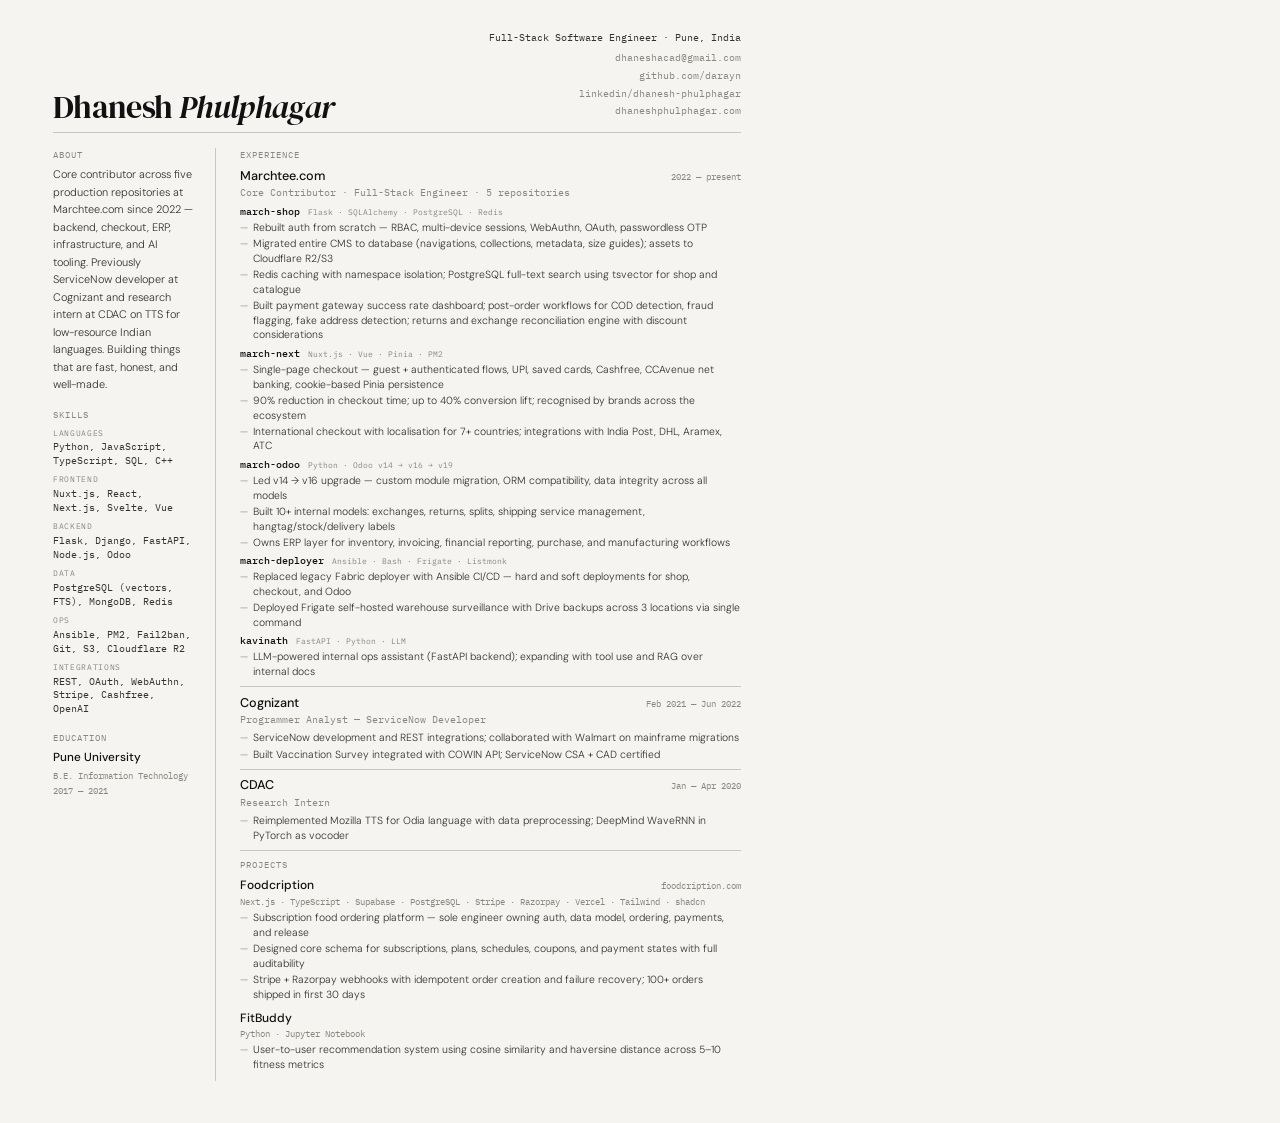
==== weasy/resume.html @ c91bb02f "rs update" ====
<!DOCTYPE html>
<html lang="en">
<head>
<meta charset="UTF-8"/>
<style>
  @import url('https://fonts.googleapis.com/css2?family=DM+Serif+Display:ital@0;1&family=IBM+Plex+Mono:wght@400;500&family=DM+Sans:wght@300;400;500&display=swap');

  :root {
    --bg:    #F5F4F0;
    --ink:   #111111;
    --ink2:  #333330;
    --muted: #888880;
    --rule:  #C8C7C2;
  }

  * { box-sizing: border-box; margin: 0; padding: 0; }
  @page { size: A4; margin: 0; }

  html, body {
    width: 210mm;
    height: 297mm;
    background: var(--bg);
    color: var(--ink);
    font-family: 'DM Sans', sans-serif;
    font-size: 8.8pt;
    line-height: 1.5;
    -webkit-font-smoothing: antialiased;
  }

  .page {
    width: 210mm;
    height: 297mm;
    padding: 8mm 14mm 11mm 14mm;
    display: flex;
    flex-direction: column;
  }

  /* HEADER */
  .header {
    display: flex;
    justify-content: space-between;
    align-items: flex-end;
    padding-bottom: 8pt;
    border-bottom: 1.2px solid var(--rule);
    margin-bottom: 11pt;
  }
  .header-name {
    font-family: 'DM Serif Display', serif;
    font-size: 24pt;
    line-height: 0.9;
    letter-spacing: -0.02em;
    color: var(--ink);
  }
  .header-name em { font-style: italic; }
  .header-right {
    text-align: right;
    display: flex;
    flex-direction: column;
    gap: 2.5pt;
    padding-bottom: 2pt;
  }
  .header-right span, .header-right a {
    font-family: 'IBM Plex Mono', monospace;
    font-size: 7.2pt;
    color: var(--muted);
    text-decoration: none;
    display: block;
  }
  .header-right .title { color: var(--ink2); font-size: 7.8pt; margin-bottom: 1.5pt; }

  /* BODY */
  .body {
    display: grid;
    grid-template-columns: 122pt 1fr;
    gap: 0 18pt;
    flex: 1;
  }

  .col-left {
    display: flex;
    flex-direction: column;
    gap: 11pt;
    border-right: 1px solid var(--rule);
    padding-right: 15pt;
  }
  .col-right {
    display: flex;
    flex-direction: column;
  }

  /* SECTION LABEL */
  .section-label {
    font-family: 'IBM Plex Mono', monospace;
    font-size: 6.5pt;
    color: var(--muted);
    letter-spacing: 0.12em;
    text-transform: uppercase;
    margin-bottom: 4pt;
  }

  /* ABOUT */
  .about-text {
    font-size: 8.2pt;
    font-weight: 300;
    color: var(--ink2);
    line-height: 1.6;
  }

  /* SKILLS */
  .skills-block { display: flex; flex-direction: column; gap: 4pt; }
  .skill-row { display: flex; flex-direction: column; gap: 1pt; }
  .skill-cat {
    font-family: 'IBM Plex Mono', monospace;
    font-size: 6.2pt;
    color: var(--muted);
    text-transform: uppercase;
    letter-spacing: 0.08em;
  }
  .skill-vals {
    font-family: 'IBM Plex Mono', monospace;
    font-size: 7.2pt;
    color: var(--ink2);
    line-height: 1.45;
  }

  /* EDUCATION */
  .edu-name { font-size: 8.8pt; font-weight: 500; color: var(--ink); }
  .edu-sub {
    font-family: 'IBM Plex Mono', monospace;
    font-size: 6.8pt;
    color: var(--muted);
    margin-top: 2pt;
    line-height: 1.55;
  }

  /* CERTS */
  .cert-item {
    font-family: 'IBM Plex Mono', monospace;
    font-size: 7.2pt;
    color: var(--ink2);
    padding-left: 9pt;
    position: relative;
    line-height: 1.55;
  }
  .cert-item::before { content: '—'; position: absolute; left: 0; color: var(--muted); }

  /* EXPERIENCE */
  .exp-entry { margin-bottom: 5pt; }
  .exp-entry:last-child { margin-bottom: 0; }
  .exp-header {
    display: flex;
    justify-content: space-between;
    align-items: baseline;
    margin-bottom: 1pt;
  }
  .exp-company { font-size: 9.5pt; font-weight: 500; color: var(--ink); }
  .exp-date { font-family: 'IBM Plex Mono', monospace; font-size: 6.8pt; color: var(--muted); }
  .exp-role { font-family: 'IBM Plex Mono', monospace; font-size: 7.2pt; color: var(--muted); margin-bottom: 3pt; }

  /* REPO GROUPS */
  .repo-group { margin-top: 2.5pt; }
  .repo-label {
    font-family: 'IBM Plex Mono', monospace;
    font-size: 7.2pt;
    font-weight: 500;
    color: var(--ink);
    margin-bottom: 1.5pt;
    display: flex;
    align-items: baseline;
    gap: 6pt;
  }
  .repo-stack-small {
    font-family: 'IBM Plex Mono', monospace;
    font-size: 6.2pt;
    color: var(--muted);
    font-weight: 400;
  }

  /* BULLETS */
  ul.bullets { list-style: none; padding: 0; display: flex; flex-direction: column; gap: 1pt; }
  ul.bullets li {
    font-size: 7.8pt;
    font-weight: 300;
    color: var(--ink2);
    line-height: 1.42;
    padding-left: 10pt;
    position: relative;
  }
  ul.bullets li::before { content: '—'; position: absolute; left: 0; color: var(--muted); font-size: 7.5pt; }

  /* PROJECTS */
  .projects-section { margin-top: 5pt; padding-top: 5pt; border-top: 1px solid var(--rule); }
  .project-entry { margin-bottom: 5pt; }
  .project-entry:last-child { margin-bottom: 0; }
  .project-header {
    display: flex;
    justify-content: space-between;
    align-items: baseline;
    margin-bottom: 0.5pt;
  }
  .project-name { font-size: 9pt; font-weight: 500; color: var(--ink); }
  .project-url { font-family: 'IBM Plex Mono', monospace; font-size: 6.5pt; color: var(--muted); text-decoration: none; }
  .project-stack { font-family: 'IBM Plex Mono', monospace; font-size: 6.8pt; color: var(--muted); margin-bottom: 2pt; }

  .divider { border: none; border-top: 1px solid var(--rule); margin: 4pt 0; }
</style>
</head>
<body>
<div class="page">

  <!-- HEADER -->
  <div class="header">
    <div class="header-name">Dhanesh <em>Phulphagar</em></div>
    <div class="header-right">
      <span class="title">Full-Stack Software Engineer · Pune, India</span>
      <a href="mailto:dhaneshacad@gmail.com">dhaneshacad@gmail.com</a>
      <a href="https://github.com/darayn">github.com/darayn</a>
      <a href="https://www.linkedin.com/in/dhanesh-phulphagar-076366155/">linkedin/dhanesh-phulphagar</a>
      <a href="https://dhaneshphulphagar.com">dhaneshphulphagar.com</a>
    </div>
  </div>

  <div class="body">

    <!-- LEFT -->
    <div class="col-left">

      <div>
        <div class="section-label">about</div>
        <div class="about-text">Core contributor across five production repositories at Marchtee.com since 2022 — backend, checkout, ERP, infrastructure, and AI tooling. Previously ServiceNow developer at Cognizant and research intern at CDAC on TTS for low-resource Indian languages. Building things that are fast, honest, and well-made.</div>
      </div>

      <div>
        <div class="section-label">skills</div>
        <div class="skills-block">
          <div class="skill-row">
            <span class="skill-cat">languages</span>
            <span class="skill-vals">Python, JavaScript, TypeScript, SQL, C++</span>
          </div>
          <div class="skill-row">
            <span class="skill-cat">frontend</span>
            <span class="skill-vals">Nuxt.js, React, Next.js, Svelte, Vue</span>
          </div>
          <div class="skill-row">
            <span class="skill-cat">backend</span>
            <span class="skill-vals">Flask, Django, FastAPI, Node.js, Odoo</span>
          </div>
          <div class="skill-row">
            <span class="skill-cat">data</span>
            <span class="skill-vals">PostgreSQL (vectors, FTS), MongoDB, Redis</span>
          </div>
          <div class="skill-row">
            <span class="skill-cat">ops</span>
            <span class="skill-vals">Ansible, PM2, Fail2ban, Git, S3, Cloudflare R2</span>
          </div>
          <div class="skill-row">
            <span class="skill-cat">integrations</span>
            <span class="skill-vals">REST, OAuth, WebAuthn, Stripe, Cashfree, OpenAI</span>
          </div>
        </div>
      </div>

      <div>
        <div class="section-label">education</div>
        <div class="edu-name">Pune University</div>
        <div class="edu-sub">B.E. Information Technology<br/>2017 — 2021</div>
      </div>

      

    </div>

    <!-- RIGHT -->
    <div class="col-right">

      <div>
        <div class="section-label">experience</div>

        <!-- MARCHTEE -->
        <div class="exp-entry">
          <div class="exp-header">
            <span class="exp-company">Marchtee.com</span>
            <span class="exp-date">2022 — present</span>
          </div>
          <div class="exp-role">Core Contributor · Full-Stack Engineer · 5 repositories</div>

          <div class="repo-group">
            <div class="repo-label">march-shop <span class="repo-stack-small">Flask · SQLAlchemy · PostgreSQL · Redis</span></div>
            <ul class="bullets">
              <li>Rebuilt auth from scratch — RBAC, multi-device sessions, WebAuthn, OAuth, passwordless OTP</li>
              <li>Migrated entire CMS to database (navigations, collections, metadata, size guides); assets to Cloudflare R2/S3</li>
              <li>Redis caching with namespace isolation; PostgreSQL full-text search using tsvector for shop and catalogue</li>
              <li>Built payment gateway success rate dashboard; post-order workflows for COD detection, fraud flagging, fake address detection; returns and exchange reconciliation engine with discount considerations</li>
            </ul>
          </div>

          <div class="repo-group">
            <div class="repo-label">march-next <span class="repo-stack-small">Nuxt.js · Vue · Pinia · PM2</span></div>
            <ul class="bullets">
              <li>Single-page checkout — guest + authenticated flows, UPI, saved cards, Cashfree, CCAvenue net banking, cookie-based Pinia persistence</li>
              <li>90% reduction in checkout time; up to 40% conversion lift; recognised by brands across the ecosystem</li>
              <li>International checkout with localisation for 7+ countries; integrations with India Post, DHL, Aramex, ATC</li>
            </ul>
          </div>

          <div class="repo-group">
            <div class="repo-label">march-odoo <span class="repo-stack-small">Python · Odoo v14 → v16 → v19</span></div>
            <ul class="bullets">
              <li>Led v14 → v16 upgrade — custom module migration, ORM compatibility, data integrity across all models</li>
              <li>Built 10+ internal models: exchanges, returns, splits, shipping service management, hangtag/stock/delivery labels</li>
              <li>Owns ERP layer for inventory, invoicing, financial reporting, purchase, and manufacturing workflows</li>
            </ul>
          </div>

          <div class="repo-group">
            <div class="repo-label">march-deployer <span class="repo-stack-small">Ansible · Bash · Frigate · Listmonk</span></div>
            <ul class="bullets">
              <li>Replaced legacy Fabric deployer with Ansible CI/CD — hard and soft deployments for shop, checkout, and Odoo</li>
              <li>Deployed Frigate self-hosted warehouse surveillance with Drive backups across 3 locations via single command</li>
            </ul>
          </div>

          <div class="repo-group">
            <div class="repo-label">kavinath <span class="repo-stack-small">FastAPI · Python · LLM</span></div>
            <ul class="bullets">
              <li>LLM-powered internal ops assistant (FastAPI backend); expanding with tool use and RAG over internal docs</li>
            </ul>
          </div>
        </div>

        <hr class="divider"/>

        <div class="exp-entry">
          <div class="exp-header">
            <span class="exp-company">Cognizant</span>
            <span class="exp-date">Feb 2021 — Jun 2022</span>
          </div>
          <div class="exp-role">Programmer Analyst — ServiceNow Developer</div>
          <ul class="bullets">
            <li>ServiceNow development and REST integrations; collaborated with Walmart on mainframe migrations</li>
            <li>Built Vaccination Survey integrated with COWIN API; ServiceNow CSA + CAD certified</li>
          </ul>
        </div>

        <hr class="divider"/>

        <div class="exp-entry">
          <div class="exp-header">
            <span class="exp-company">CDAC</span>
            <span class="exp-date">Jan — Apr 2020</span>
          </div>
          <div class="exp-role">Research Intern</div>
          <ul class="bullets">
            <li>Reimplemented Mozilla TTS for Odia language with data preprocessing; DeepMind WaveRNN in PyTorch as vocoder</li>
          </ul>
        </div>
      </div>

      <!-- PROJECTS -->
      <div class="projects-section">
        <div class="section-label">projects</div>

        <div class="project-entry">
          <div class="project-header">
            <span class="project-name">Foodcription</span>
            <a class="project-url" href="https://foodcription.com">foodcription.com</a>
          </div>
          <div class="project-stack">Next.js · TypeScript · Supabase · PostgreSQL · Stripe · Razorpay · Vercel · Tailwind · shadcn</div>
          <ul class="bullets">
            <li>Subscription food ordering platform — sole engineer owning auth, data model, ordering, payments, and release</li>
            <li>Designed core schema for subscriptions, plans, schedules, coupons, and payment states with full auditability</li>
            <li>Stripe + Razorpay webhooks with idempotent order creation and failure recovery; 100+ orders shipped in first 30 days</li>
          </ul>
        </div>


        <div class="project-entry">
          <div class="project-name">FitBuddy</div>
          <div class="project-stack">Python · Jupyter Notebook</div>
          <ul class="bullets">
            <li>User-to-user recommendation system using cosine similarity and haversine distance across 5–10 fitness metrics</li>
          </ul>
        </div>

      </div>

    </div>
  </div>
</div>
</body>
</html>
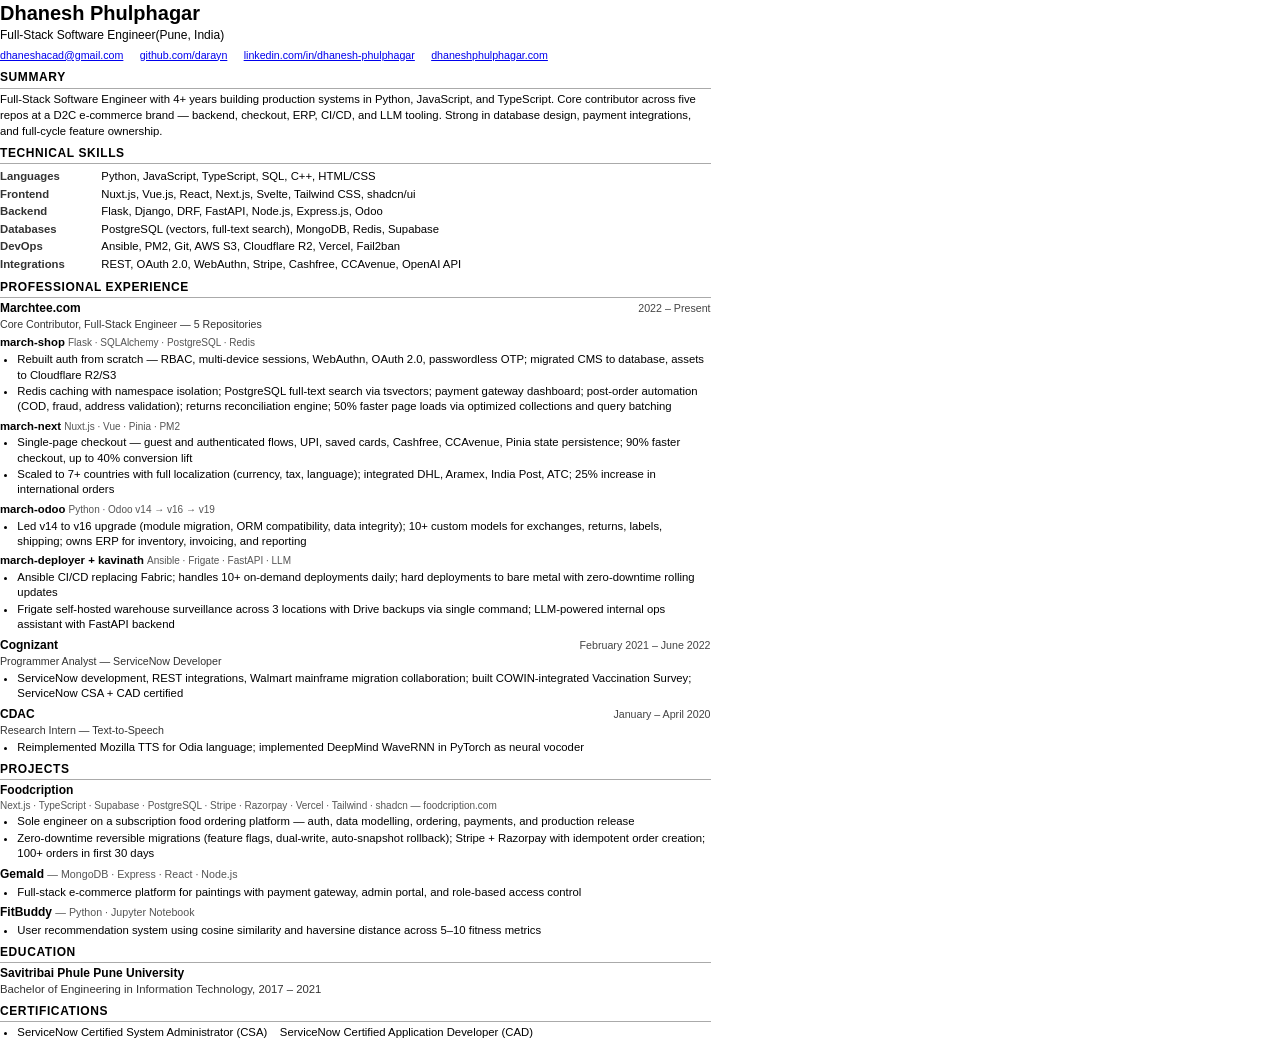
==== commit 342cc73b: "new resume" ====
--- a/weasy/resume.html
+++ b/weasy/resume.html
@@ -3,389 +3,175 @@
 <head>
 <meta charset="UTF-8"/>
 <style>
-  @import url('https://fonts.googleapis.com/css2?family=DM+Serif+Display:ital@0;1&family=IBM+Plex+Mono:wght@400;500&family=DM+Sans:wght@300;400;500&display=swap');
+  @page { size: A4; margin: 8mm 11mm 8mm 11mm; }
 
-  :root {
-    --bg:    #F5F4F0;
-    --ink:   #111111;
-    --ink2:  #333330;
-    --muted: #888880;
-    --rule:  #C8C7C2;
+  * { box-sizing: border-box; margin: 0; padding: 0; }
+
+  html, body {
+    width: 188mm;
+    background: #ffffff;
+    color: #000000;
+    font-family: Arial, Helvetica, sans-serif;
+    font-size: 9pt;
+    line-height: 1.32;
+    word-wrap: break-word;
+    overflow-wrap: break-word;
   }
 
-  * { box-sizing: border-box; margin: 0; padding: 0; }
-  @page { size: A4; margin: 0; }
+  .name { font-size: 15pt; font-weight: bold; margin-bottom: 1.5pt; }
+  .tagline { font-size: 9pt; margin-bottom: 2.5pt; }
+  .contact { font-size: 8pt; color: #333; margin-bottom: 6pt; line-height: 1.4; }
+  .contact span { margin-right: 10pt; display: inline-block; }
 
-  html, body {
-    width: 210mm;
-    height: 297mm;
-    background: var(--bg);
-    color: var(--ink);
-    font-family: 'DM Sans', sans-serif;
-    font-size: 8.8pt;
-    line-height: 1.5;
-    -webkit-font-smoothing: antialiased;
+  .section-title {
+    font-size: 9pt;
+    font-weight: bold;
+    text-transform: uppercase;
+    letter-spacing: 0.05em;
+    margin: 5pt 0 2.5pt 0;
+    border-bottom: 0.7px solid #aaa;
+    padding-bottom: 1pt;
   }
 
-  .page {
-    width: 210mm;
-    height: 297mm;
-    padding: 8mm 14mm 11mm 14mm;
-    display: flex;
-    flex-direction: column;
-  }
+  .summary { font-size: 8.5pt; line-height: 1.4; margin-bottom: 1pt; }
 
-  /* HEADER */
-  .header {
-    display: flex;
-    justify-content: space-between;
-    align-items: flex-end;
-    padding-bottom: 8pt;
-    border-bottom: 1.2px solid var(--rule);
-    margin-bottom: 11pt;
-  }
-  .header-name {
-    font-family: 'DM Serif Display', serif;
-    font-size: 24pt;
-    line-height: 0.9;
-    letter-spacing: -0.02em;
-    color: var(--ink);
-  }
-  .header-name em { font-style: italic; }
-  .header-right {
-    text-align: right;
-    display: flex;
-    flex-direction: column;
-    gap: 2.5pt;
-    padding-bottom: 2pt;
-  }
-  .header-right span, .header-right a {
-    font-family: 'IBM Plex Mono', monospace;
-    font-size: 7.2pt;
-    color: var(--muted);
-    text-decoration: none;
-    display: block;
-  }
-  .header-right .title { color: var(--ink2); font-size: 7.8pt; margin-bottom: 1.5pt; }
+  .job { margin-bottom: 4.5pt; }
+  .job-header { display: flex; justify-content: space-between; align-items: baseline; }
+  .job-company { font-weight: bold; font-size: 9pt; }
+  .job-date { font-size: 8pt; color: #444; }
+  .job-title { font-size: 8pt; color: #333; margin-bottom: 2pt; }
 
-  /* BODY */
-  .body {
-    display: grid;
-    grid-template-columns: 122pt 1fr;
-    gap: 0 18pt;
-    flex: 1;
-  }
+  .repo-name { font-size: 8.5pt; font-weight: bold; margin: 3pt 0 1pt 0; }
+  .repo-stack { font-size: 7.5pt; color: #555; }
 
-  .col-left {
-    display: flex;
-    flex-direction: column;
-    gap: 11pt;
-    border-right: 1px solid var(--rule);
-    padding-right: 15pt;
-  }
-  .col-right {
-    display: flex;
-    flex-direction: column;
-  }
+  ul { padding-left: 13pt; margin: 1.5pt 0 1.5pt 0; }
+  ul li { font-size: 8.5pt; line-height: 1.35; margin-bottom: 0.8pt; list-style-type: disc; }
 
-  /* SECTION LABEL */
-  .section-label {
-    font-family: 'IBM Plex Mono', monospace;
-    font-size: 6.5pt;
-    color: var(--muted);
-    letter-spacing: 0.12em;
-    text-transform: uppercase;
-    margin-bottom: 4pt;
-  }
+  .skills-table { width: 100%; border-collapse: collapse; margin-top: 1pt; table-layout: fixed; }
+  .skills-table td { font-size: 8.5pt; padding: 1pt 5pt 1pt 0; vertical-align: top; word-wrap: break-word; }
+  .skills-table td:first-child { font-weight: bold; white-space: nowrap; width: 76pt; color: #333; }
+  .skills-table td:last-child { width: auto; }
 
-  /* ABOUT */
-  .about-text {
-    font-size: 8.2pt;
-    font-weight: 300;
-    color: var(--ink2);
-    line-height: 1.6;
-  }
+  .project { margin-bottom: 4pt; }
+  .project-name { font-weight: bold; font-size: 9pt; }
+  .project-meta { font-size: 7.5pt; color: #555; margin-bottom: 1.5pt; }
 
-  /* SKILLS */
-  .skills-block { display: flex; flex-direction: column; gap: 4pt; }
-  .skill-row { display: flex; flex-direction: column; gap: 1pt; }
-  .skill-cat {
-    font-family: 'IBM Plex Mono', monospace;
-    font-size: 6.2pt;
-    color: var(--muted);
-    text-transform: uppercase;
-    letter-spacing: 0.08em;
-  }
-  .skill-vals {
-    font-family: 'IBM Plex Mono', monospace;
-    font-size: 7.2pt;
-    color: var(--ink2);
-    line-height: 1.45;
-  }
-
-  /* EDUCATION */
-  .edu-name { font-size: 8.8pt; font-weight: 500; color: var(--ink); }
-  .edu-sub {
-    font-family: 'IBM Plex Mono', monospace;
-    font-size: 6.8pt;
-    color: var(--muted);
-    margin-top: 2pt;
-    line-height: 1.55;
-  }
-
-  /* CERTS */
-  .cert-item {
-    font-family: 'IBM Plex Mono', monospace;
-    font-size: 7.2pt;
-    color: var(--ink2);
-    padding-left: 9pt;
-    position: relative;
-    line-height: 1.55;
-  }
-  .cert-item::before { content: '—'; position: absolute; left: 0; color: var(--muted); }
-
-  /* EXPERIENCE */
-  .exp-entry { margin-bottom: 5pt; }
-  .exp-entry:last-child { margin-bottom: 0; }
-  .exp-header {
-    display: flex;
-    justify-content: space-between;
-    align-items: baseline;
-    margin-bottom: 1pt;
-  }
-  .exp-company { font-size: 9.5pt; font-weight: 500; color: var(--ink); }
-  .exp-date { font-family: 'IBM Plex Mono', monospace; font-size: 6.8pt; color: var(--muted); }
-  .exp-role { font-family: 'IBM Plex Mono', monospace; font-size: 7.2pt; color: var(--muted); margin-bottom: 3pt; }
-
-  /* REPO GROUPS */
-  .repo-group { margin-top: 2.5pt; }
-  .repo-label {
-    font-family: 'IBM Plex Mono', monospace;
-    font-size: 7.2pt;
-    font-weight: 500;
-    color: var(--ink);
-    margin-bottom: 1.5pt;
-    display: flex;
-    align-items: baseline;
-    gap: 6pt;
-  }
-  .repo-stack-small {
-    font-family: 'IBM Plex Mono', monospace;
-    font-size: 6.2pt;
-    color: var(--muted);
-    font-weight: 400;
-  }
-
-  /* BULLETS */
-  ul.bullets { list-style: none; padding: 0; display: flex; flex-direction: column; gap: 1pt; }
-  ul.bullets li {
-    font-size: 7.8pt;
-    font-weight: 300;
-    color: var(--ink2);
-    line-height: 1.42;
-    padding-left: 10pt;
-    position: relative;
-  }
-  ul.bullets li::before { content: '—'; position: absolute; left: 0; color: var(--muted); font-size: 7.5pt; }
-
-  /* PROJECTS */
-  .projects-section { margin-top: 5pt; padding-top: 5pt; border-top: 1px solid var(--rule); }
-  .project-entry { margin-bottom: 5pt; }
-  .project-entry:last-child { margin-bottom: 0; }
-  .project-header {
-    display: flex;
-    justify-content: space-between;
-    align-items: baseline;
-    margin-bottom: 0.5pt;
-  }
-  .project-name { font-size: 9pt; font-weight: 500; color: var(--ink); }
-  .project-url { font-family: 'IBM Plex Mono', monospace; font-size: 6.5pt; color: var(--muted); text-decoration: none; }
-  .project-stack { font-family: 'IBM Plex Mono', monospace; font-size: 6.8pt; color: var(--muted); margin-bottom: 2pt; }
-
-  .divider { border: none; border-top: 1px solid var(--rule); margin: 4pt 0; }
+  .edu-school { font-weight: bold; font-size: 9pt; }
+  .edu-degree { font-size: 8.5pt; color: #333; }
 </style>
 </head>
 <body>
-<div class="page">
 
-  <!-- HEADER -->
-  <div class="header">
-    <div class="header-name">Dhanesh <em>Phulphagar</em></div>
-    <div class="header-right">
-      <span class="title">Full-Stack Software Engineer · Pune, India</span>
-      <a href="mailto:dhaneshacad@gmail.com">dhaneshacad@gmail.com</a>
-      <a href="https://github.com/darayn">github.com/darayn</a>
-      <a href="https://www.linkedin.com/in/dhanesh-phulphagar-076366155/">linkedin/dhanesh-phulphagar</a>
-      <a href="https://dhaneshphulphagar.com">dhaneshphulphagar.com</a>
-    </div>
+  <div class="name">Dhanesh Phulphagar</div>
+  <div class="tagline">Full-Stack Software Engineer(<span>Pune, India</span>)</div>
+  <div class="contact">
+    <span><a href="mailto:dhaneshacad@gmail.com" target="_blank">dhaneshacad@gmail.com</a></span>
+    <span><a href="https://github.com/darayn" target="_blank">github.com/darayn</a></span>
+    <span><a href="https://www.linkedin.com/in/dhanesh-phulphagar-076366155/" target="_blank">linkedin.com/in/dhanesh-phulphagar</a></span>
+    <span><a href="https://dhaneshphulphagar.com" target="_blank">dhaneshphulphagar.com</a></span>
   </div>
 
-  <div class="body">
+  <div class="section-title">Summary</div>
+  <p class="summary">Full-Stack Software Engineer with 4+ years building production systems in Python, JavaScript, and TypeScript. Core contributor across five repos at a D2C e-commerce brand — backend, checkout, ERP, CI/CD, and LLM tooling. Strong in database design, payment integrations, and full-cycle feature ownership.</p>
 
-    <!-- LEFT -->
-    <div class="col-left">
+  <div class="section-title">Technical Skills</div>
+  <table class="skills-table">
+    <tr><td>Languages</td><td>Python, JavaScript, TypeScript, SQL, C++, HTML/CSS</td></tr>
+    <tr><td>Frontend</td><td>Nuxt.js, Vue.js, React, Next.js, Svelte, Tailwind CSS, shadcn/ui</td></tr>
+    <tr><td>Backend</td><td>Flask, Django, DRF, FastAPI, Node.js, Express.js, Odoo</td></tr>
+    <tr><td>Databases</td><td>PostgreSQL (vectors, full-text search), MongoDB, Redis, Supabase</td></tr>
+    <tr><td>DevOps</td><td>Ansible, PM2, Git, AWS S3, Cloudflare R2, Vercel, Fail2ban</td></tr>
+    <tr><td>Integrations</td><td>REST, OAuth 2.0, WebAuthn, Stripe, Cashfree, CCAvenue, OpenAI API</td></tr>
+  </table>
 
-      <div>
-        <div class="section-label">about</div>
-        <div class="about-text">Core contributor across five production repositories at Marchtee.com since 2022 — backend, checkout, ERP, infrastructure, and AI tooling. Previously ServiceNow developer at Cognizant and research intern at CDAC on TTS for low-resource Indian languages. Building things that are fast, honest, and well-made.</div>
-      </div>
+  <div class="section-title">Professional Experience</div>
 
-      <div>
-        <div class="section-label">skills</div>
-        <div class="skills-block">
-          <div class="skill-row">
-            <span class="skill-cat">languages</span>
-            <span class="skill-vals">Python, JavaScript, TypeScript, SQL, C++</span>
-          </div>
-          <div class="skill-row">
-            <span class="skill-cat">frontend</span>
-            <span class="skill-vals">Nuxt.js, React, Next.js, Svelte, Vue</span>
-          </div>
-          <div class="skill-row">
-            <span class="skill-cat">backend</span>
-            <span class="skill-vals">Flask, Django, FastAPI, Node.js, Odoo</span>
-          </div>
-          <div class="skill-row">
-            <span class="skill-cat">data</span>
-            <span class="skill-vals">PostgreSQL (vectors, FTS), MongoDB, Redis</span>
-          </div>
-          <div class="skill-row">
-            <span class="skill-cat">ops</span>
-            <span class="skill-vals">Ansible, PM2, Fail2ban, Git, S3, Cloudflare R2</span>
-          </div>
-          <div class="skill-row">
-            <span class="skill-cat">integrations</span>
-            <span class="skill-vals">REST, OAuth, WebAuthn, Stripe, Cashfree, OpenAI</span>
-          </div>
-        </div>
-      </div>
+  <div class="job">
+    <div class="job-header">
+      <span class="job-company">Marchtee.com</span>
+      <span class="job-date">2022 – Present</span>
+    </div>
+    <div class="job-title">Core Contributor, Full-Stack Engineer — 5 Repositories</div>
 
-      <div>
-        <div class="section-label">education</div>
-        <div class="edu-name">Pune University</div>
-        <div class="edu-sub">B.E. Information Technology<br/>2017 — 2021</div>
-      </div>
+    <div class="repo-name">march-shop <span style="font-weight:normal;font-size:7.5pt;color:#555;">Flask · SQLAlchemy · PostgreSQL · Redis</span></div>
+    <ul>
+      <li>Rebuilt auth from scratch — RBAC, multi-device sessions, WebAuthn, OAuth 2.0, passwordless OTP; migrated CMS to database, assets to Cloudflare R2/S3</li>
+      <li>Redis caching with namespace isolation; PostgreSQL full-text search via tsvectors; payment gateway dashboard; post-order automation (COD, fraud, address validation); returns reconciliation engine; 50% faster page loads via optimized collections and query batching</li>
+    </ul>
 
-      
+    <div class="repo-name">march-next <span style="font-weight:normal;font-size:7.5pt;color:#555;">Nuxt.js · Vue · Pinia · PM2</span></div>
+    <ul>
+      <li>Single-page checkout — guest and authenticated flows, UPI, saved cards, Cashfree, CCAvenue, Pinia state persistence; 90% faster checkout, up to 40% conversion lift</li>
+      <li>Scaled to 7+ countries with full localization (currency, tax, language); integrated DHL, Aramex, India Post, ATC; 25% increase in international orders</li>
+    </ul>
 
+    <div class="repo-name">march-odoo <span style="font-weight:normal;font-size:7.5pt;color:#555;">Python · Odoo v14 → v16 → v19</span></div>
+    <ul>
+      <li>Led v14 to v16 upgrade (module migration, ORM compatibility, data integrity); 10+ custom models for exchanges, returns, labels, shipping; owns ERP for inventory, invoicing, and reporting</li>
+    </ul>
+
+    <div class="repo-name">march-deployer + kavinath <span style="font-weight:normal;font-size:7.5pt;color:#555;">Ansible · Frigate · FastAPI · LLM</span></div>
+    <ul>
+      <li>Ansible CI/CD replacing Fabric; handles 10+ on-demand deployments daily; hard deployments to bare metal with zero-downtime rolling updates</li>
+      <li>Frigate self-hosted warehouse surveillance across 3 locations with Drive backups via single command; LLM-powered internal ops assistant with FastAPI backend</li>
+    </ul>
+  </div>
+
+  <div class="job">
+    <div class="job-header">
+      <span class="job-company">Cognizant</span>
+      <span class="job-date">February 2021 – June 2022</span>
     </div>
+    <div class="job-title">Programmer Analyst — ServiceNow Developer</div>
+    <ul>
+      <li>ServiceNow development, REST integrations, Walmart mainframe migration collaboration; built COWIN-integrated Vaccination Survey; ServiceNow CSA + CAD certified</li>
+    </ul>
+  </div>
 
-    <!-- RIGHT -->
-    <div class="col-right">
+  <div class="job">
+    <div class="job-header">
+      <span class="job-company">CDAC</span>
+      <span class="job-date">January – April 2020</span>
+    </div>
+    <div class="job-title">Research Intern — Text-to-Speech</div>
+    <ul>
+      <li>Reimplemented Mozilla TTS for Odia language; implemented DeepMind WaveRNN in PyTorch as neural vocoder</li>
+    </ul>
+  </div>
 
-      <div>
-        <div class="section-label">experience</div>
+  <div class="section-title">Projects</div>
 
-        <!-- MARCHTEE -->
-        <div class="exp-entry">
-          <div class="exp-header">
-            <span class="exp-company">Marchtee.com</span>
-            <span class="exp-date">2022 — present</span>
-          </div>
-          <div class="exp-role">Core Contributor · Full-Stack Engineer · 5 repositories</div>
+  <div class="project">
+    <span class="project-name">Foodcription</span>
+    <div class="project-meta">Next.js · TypeScript · Supabase · PostgreSQL · Stripe · Razorpay · Vercel · Tailwind · shadcn — foodcription.com</div>
+    <ul>
+      <li>Sole engineer on a subscription food ordering platform — auth, data modelling, ordering, payments, and production release</li>
+      <li>Zero-downtime reversible migrations (feature flags, dual-write, auto-snapshot rollback); Stripe + Razorpay with idempotent order creation; 100+ orders in first 30 days</li>
+    </ul>
+  </div>
 
-          <div class="repo-group">
-            <div class="repo-label">march-shop <span class="repo-stack-small">Flask · SQLAlchemy · PostgreSQL · Redis</span></div>
-            <ul class="bullets">
-              <li>Rebuilt auth from scratch — RBAC, multi-device sessions, WebAuthn, OAuth, passwordless OTP</li>
-              <li>Migrated entire CMS to database (navigations, collections, metadata, size guides); assets to Cloudflare R2/S3</li>
-              <li>Redis caching with namespace isolation; PostgreSQL full-text search using tsvector for shop and catalogue</li>
-              <li>Built payment gateway success rate dashboard; post-order workflows for COD detection, fraud flagging, fake address detection; returns and exchange reconciliation engine with discount considerations</li>
-            </ul>
-          </div>
+  <div class="project">
+    <span class="project-name">Gemald</span> <span style="font-size:8pt;color:#555;">— MongoDB · Express · React · Node.js</span>
+    <ul>
+      <li>Full-stack e-commerce platform for paintings with payment gateway, admin portal, and role-based access control</li>
+    </ul>
+  </div>
 
-          <div class="repo-group">
-            <div class="repo-label">march-next <span class="repo-stack-small">Nuxt.js · Vue · Pinia · PM2</span></div>
-            <ul class="bullets">
-              <li>Single-page checkout — guest + authenticated flows, UPI, saved cards, Cashfree, CCAvenue net banking, cookie-based Pinia persistence</li>
-              <li>90% reduction in checkout time; up to 40% conversion lift; recognised by brands across the ecosystem</li>
-              <li>International checkout with localisation for 7+ countries; integrations with India Post, DHL, Aramex, ATC</li>
-            </ul>
-          </div>
+  <div class="project">
+    <span class="project-name">FitBuddy</span> <span style="font-size:8pt;color:#555;">— Python · Jupyter Notebook</span>
+    <ul>
+      <li>User recommendation system using cosine similarity and haversine distance across 5–10 fitness metrics</li>
+    </ul>
+  </div>
 
-          <div class="repo-group">
-            <div class="repo-label">march-odoo <span class="repo-stack-small">Python · Odoo v14 → v16 → v19</span></div>
-            <ul class="bullets">
-              <li>Led v14 → v16 upgrade — custom module migration, ORM compatibility, data integrity across all models</li>
-              <li>Built 10+ internal models: exchanges, returns, splits, shipping service management, hangtag/stock/delivery labels</li>
-              <li>Owns ERP layer for inventory, invoicing, financial reporting, purchase, and manufacturing workflows</li>
-            </ul>
-          </div>
+  <div class="section-title">Education</div>
+  <div class="edu-school">Savitribai Phule Pune University</div>
+  <div class="edu-degree">Bachelor of Engineering in Information Technology, 2017 – 2021</div>
 
-          <div class="repo-group">
-            <div class="repo-label">march-deployer <span class="repo-stack-small">Ansible · Bash · Frigate · Listmonk</span></div>
-            <ul class="bullets">
-              <li>Replaced legacy Fabric deployer with Ansible CI/CD — hard and soft deployments for shop, checkout, and Odoo</li>
-              <li>Deployed Frigate self-hosted warehouse surveillance with Drive backups across 3 locations via single command</li>
-            </ul>
-          </div>
+  <div class="section-title">Certifications</div>
+  <ul>
+    <li>ServiceNow Certified System Administrator (CSA) &nbsp;&nbsp; ServiceNow Certified Application Developer (CAD)</li>
+  </ul>
 
-          <div class="repo-group">
-            <div class="repo-label">kavinath <span class="repo-stack-small">FastAPI · Python · LLM</span></div>
-            <ul class="bullets">
-              <li>LLM-powered internal ops assistant (FastAPI backend); expanding with tool use and RAG over internal docs</li>
-            </ul>
-          </div>
-        </div>
-
-        <hr class="divider"/>
-
-        <div class="exp-entry">
-          <div class="exp-header">
-            <span class="exp-company">Cognizant</span>
-            <span class="exp-date">Feb 2021 — Jun 2022</span>
-          </div>
-          <div class="exp-role">Programmer Analyst — ServiceNow Developer</div>
-          <ul class="bullets">
-            <li>ServiceNow development and REST integrations; collaborated with Walmart on mainframe migrations</li>
-            <li>Built Vaccination Survey integrated with COWIN API; ServiceNow CSA + CAD certified</li>
-          </ul>
-        </div>
-
-        <hr class="divider"/>
-
-        <div class="exp-entry">
-          <div class="exp-header">
-            <span class="exp-company">CDAC</span>
-            <span class="exp-date">Jan — Apr 2020</span>
-          </div>
-          <div class="exp-role">Research Intern</div>
-          <ul class="bullets">
-            <li>Reimplemented Mozilla TTS for Odia language with data preprocessing; DeepMind WaveRNN in PyTorch as vocoder</li>
-          </ul>
-        </div>
-      </div>
-
-      <!-- PROJECTS -->
-      <div class="projects-section">
-        <div class="section-label">projects</div>
-
-        <div class="project-entry">
-          <div class="project-header">
-            <span class="project-name">Foodcription</span>
-            <a class="project-url" href="https://foodcription.com">foodcription.com</a>
-          </div>
-          <div class="project-stack">Next.js · TypeScript · Supabase · PostgreSQL · Stripe · Razorpay · Vercel · Tailwind · shadcn</div>
-          <ul class="bullets">
-            <li>Subscription food ordering platform — sole engineer owning auth, data model, ordering, payments, and release</li>
-            <li>Designed core schema for subscriptions, plans, schedules, coupons, and payment states with full auditability</li>
-            <li>Stripe + Razorpay webhooks with idempotent order creation and failure recovery; 100+ orders shipped in first 30 days</li>
-          </ul>
-        </div>
-
-
-        <div class="project-entry">
-          <div class="project-name">FitBuddy</div>
-          <div class="project-stack">Python · Jupyter Notebook</div>
-          <ul class="bullets">
-            <li>User-to-user recommendation system using cosine similarity and haversine distance across 5–10 fitness metrics</li>
-          </ul>
-        </div>
-
-      </div>
-
-    </div>
-  </div>
-</div>
 </body>
-</html>
+</html>
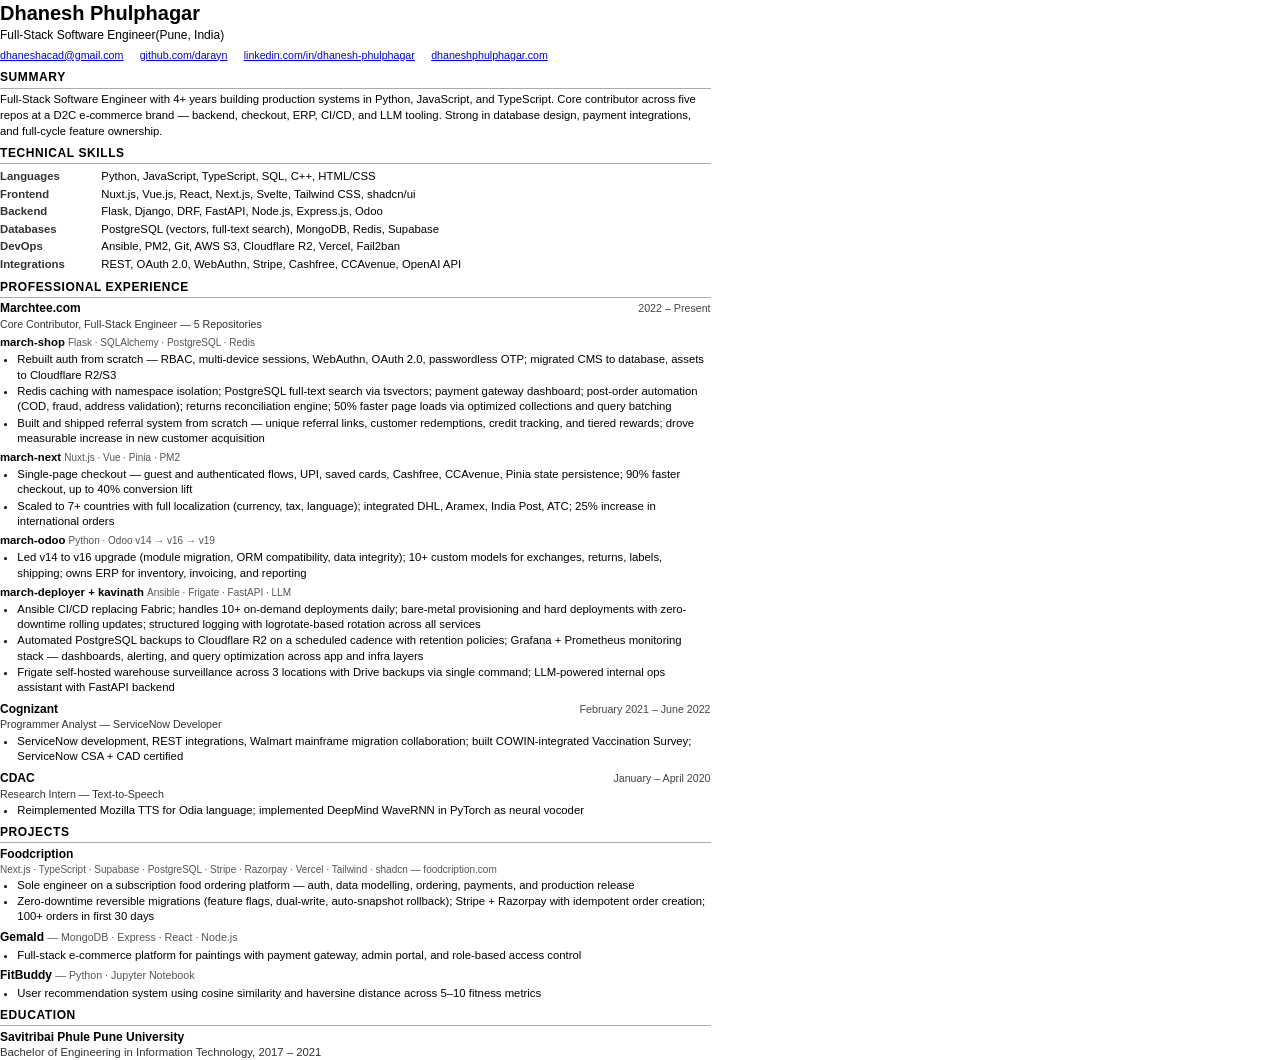
==== commit 4e3e6014: "more up" ====
--- a/weasy/resume.html
+++ b/weasy/resume.html
@@ -97,6 +97,7 @@
     <ul>
       <li>Rebuilt auth from scratch — RBAC, multi-device sessions, WebAuthn, OAuth 2.0, passwordless OTP; migrated CMS to database, assets to Cloudflare R2/S3</li>
       <li>Redis caching with namespace isolation; PostgreSQL full-text search via tsvectors; payment gateway dashboard; post-order automation (COD, fraud, address validation); returns reconciliation engine; 50% faster page loads via optimized collections and query batching</li>
+      <li>Built and shipped referral system from scratch — unique referral links, customer redemptions, credit tracking, and tiered rewards; drove measurable increase in new customer acquisition</li>
     </ul>
 
     <div class="repo-name">march-next <span style="font-weight:normal;font-size:7.5pt;color:#555;">Nuxt.js · Vue · Pinia · PM2</span></div>
@@ -112,7 +113,8 @@
 
     <div class="repo-name">march-deployer + kavinath <span style="font-weight:normal;font-size:7.5pt;color:#555;">Ansible · Frigate · FastAPI · LLM</span></div>
     <ul>
-      <li>Ansible CI/CD replacing Fabric; handles 10+ on-demand deployments daily; hard deployments to bare metal with zero-downtime rolling updates</li>
+      <li>Ansible CI/CD replacing Fabric; handles 10+ on-demand deployments daily; bare-metal provisioning and hard deployments with zero-downtime rolling updates; structured logging with logrotate-based rotation across all services</li>
+      <li>Automated PostgreSQL backups to Cloudflare R2 on a scheduled cadence with retention policies; Grafana + Prometheus monitoring stack — dashboards, alerting, and query optimization across app and infra layers</li>
       <li>Frigate self-hosted warehouse surveillance across 3 locations with Drive backups via single command; LLM-powered internal ops assistant with FastAPI backend</li>
     </ul>
   </div>
@@ -167,11 +169,11 @@
   <div class="section-title">Education</div>
   <div class="edu-school">Savitribai Phule Pune University</div>
   <div class="edu-degree">Bachelor of Engineering in Information Technology, 2017 – 2021</div>
-
+<!-- 
   <div class="section-title">Certifications</div>
   <ul>
     <li>ServiceNow Certified System Administrator (CSA) &nbsp;&nbsp; ServiceNow Certified Application Developer (CAD)</li>
-  </ul>
+  </ul> -->
 
 </body>
 </html>
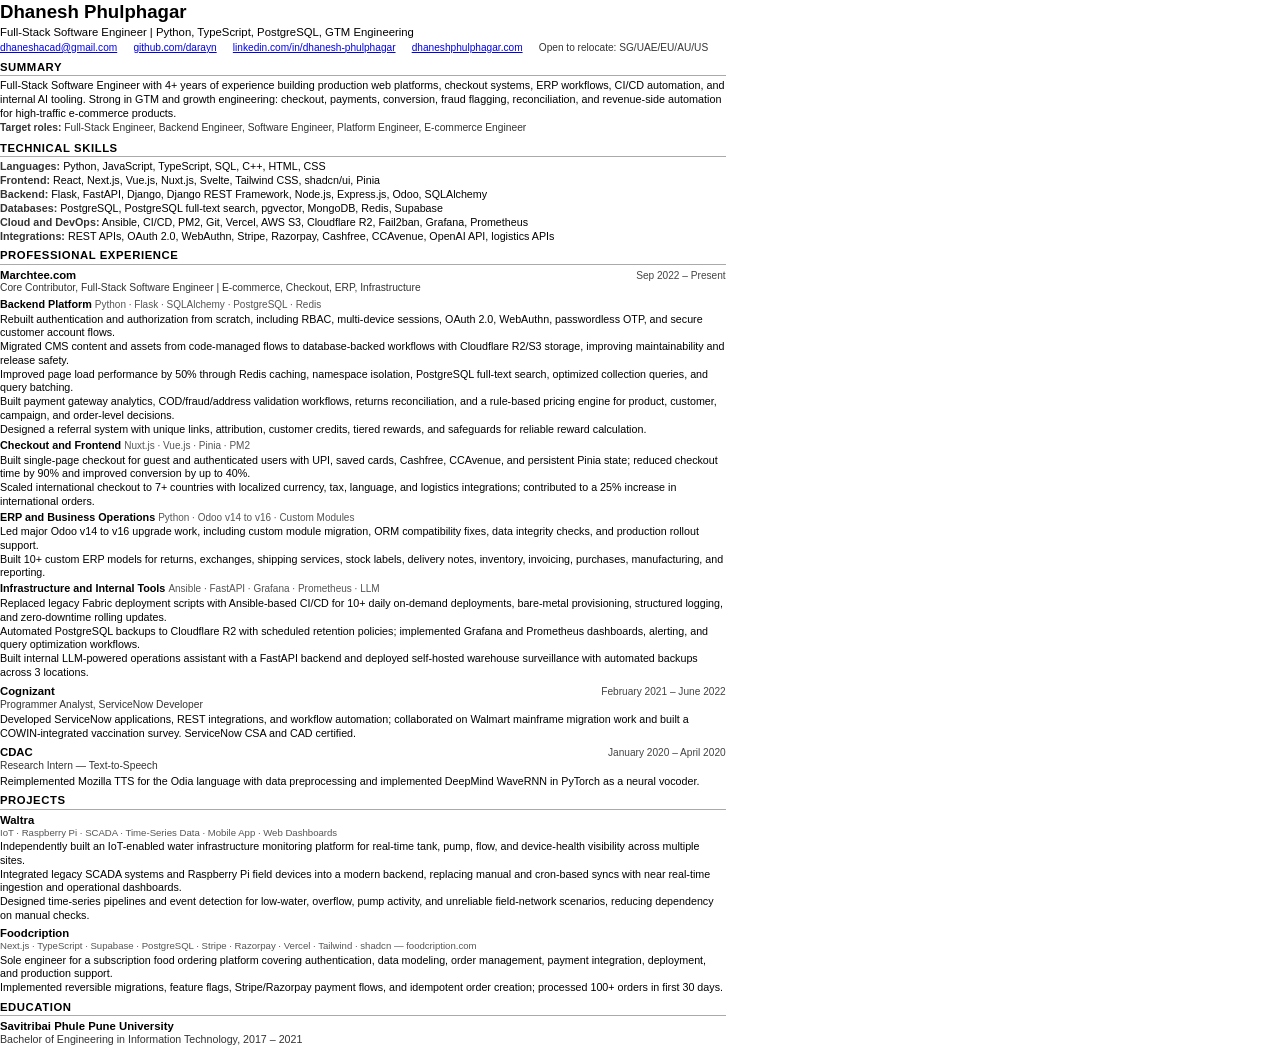
==== commit dfea8685: "new updates." ====
--- a/weasy/resume.html
+++ b/weasy/resume.html
@@ -3,119 +3,124 @@
 <head>
 <meta charset="UTF-8"/>
 <style>
-  @page { size: A4; margin: 8mm 11mm 8mm 11mm; }
+  @page { size: A4; margin: 6mm 9mm 6mm 9mm; }
 
   * { box-sizing: border-box; margin: 0; padding: 0; }
 
   html, body {
-    width: 188mm;
+    width: 192mm;
     background: #ffffff;
     color: #000000;
     font-family: Arial, Helvetica, sans-serif;
-    font-size: 9pt;
-    line-height: 1.32;
+    font-size: 8.5pt;
+    line-height: 1.26;
     word-wrap: break-word;
     overflow-wrap: break-word;
   }
 
-  .name { font-size: 15pt; font-weight: bold; margin-bottom: 1.5pt; }
-  .tagline { font-size: 9pt; margin-bottom: 2.5pt; }
-  .contact { font-size: 8pt; color: #333; margin-bottom: 6pt; line-height: 1.4; }
+  .name { font-size: 14pt; font-weight: bold; margin-bottom: 1pt; }
+  .tagline { font-size: 8.5pt; margin-bottom: 2pt; }
+  .contact { font-size: 7.6pt; color: #333; margin-bottom: 4pt; line-height: 1.25; }
   .contact span { margin-right: 10pt; display: inline-block; }
 
   .section-title {
-    font-size: 9pt;
+    font-size: 8.5pt;
     font-weight: bold;
     text-transform: uppercase;
     letter-spacing: 0.05em;
-    margin: 5pt 0 2.5pt 0;
+    margin: 4pt 0 2pt 0;
     border-bottom: 0.7px solid #aaa;
     padding-bottom: 1pt;
   }
 
-  .summary { font-size: 8.5pt; line-height: 1.4; margin-bottom: 1pt; }
+  .summary { font-size: 8.1pt; line-height: 1.28; margin-bottom: 1pt; }
+  .keywords { font-size: 7.7pt; color: #333; line-height: 1.25; margin-top: 1.5pt; }
 
-  .job { margin-bottom: 4.5pt; }
+  .job { margin-bottom: 3.5pt; }
   .job-header { display: flex; justify-content: space-between; align-items: baseline; }
-  .job-company { font-weight: bold; font-size: 9pt; }
-  .job-date { font-size: 8pt; color: #444; }
-  .job-title { font-size: 8pt; color: #333; margin-bottom: 2pt; }
+  .job-company { font-weight: bold; font-size: 8.5pt; }
+  .job-date { font-size: 7.6pt; color: #444; }
+  .job-title { font-size: 7.7pt; color: #333; margin-bottom: 1.5pt; }
 
-  .repo-name { font-size: 8.5pt; font-weight: bold; margin: 3pt 0 1pt 0; }
-  .repo-stack { font-size: 7.5pt; color: #555; }
+  .repo-name { font-size: 8.1pt; font-weight: bold; margin: 2pt 0 0.5pt 0; }
+  .repo-stack { font-size: 7.2pt; color: #555; }
 
-  ul { padding-left: 13pt; margin: 1.5pt 0 1.5pt 0; }
-  ul li { font-size: 8.5pt; line-height: 1.35; margin-bottom: 0.8pt; list-style-type: disc; }
+  ul { padding-left: 0; margin: 1pt 0 1pt 0; }
+  ul li { font-size: 8.05pt; line-height: 1.25; margin-bottom: 0.5pt; list-style-type: none; }
 
-  .skills-table { width: 100%; border-collapse: collapse; margin-top: 1pt; table-layout: fixed; }
-  .skills-table td { font-size: 8.5pt; padding: 1pt 5pt 1pt 0; vertical-align: top; word-wrap: break-word; }
-  .skills-table td:first-child { font-weight: bold; white-space: nowrap; width: 76pt; color: #333; }
-  .skills-table td:last-child { width: auto; }
+  .skills-list { margin-top: 1pt; }
+  .skill-line { font-size: 8.05pt; line-height: 1.24; margin-bottom: 0.5pt; }
+  .skill-line strong { color: #333; }
 
-  .project { margin-bottom: 4pt; }
-  .project-name { font-weight: bold; font-size: 9pt; }
-  .project-meta { font-size: 7.5pt; color: #555; margin-bottom: 1.5pt; }
+  .project { margin-bottom: 3pt; }
+  .project-name { font-weight: bold; font-size: 8.5pt; }
+  .project-meta { font-size: 7.2pt; color: #555; margin-bottom: 1pt; }
 
-  .edu-school { font-weight: bold; font-size: 9pt; }
-  .edu-degree { font-size: 8.5pt; color: #333; }
+  .edu-school { font-weight: bold; font-size: 8.5pt; }
+  .edu-degree { font-size: 8pt; color: #333; }
 </style>
 </head>
 <body>
 
   <div class="name">Dhanesh Phulphagar</div>
-  <div class="tagline">Full-Stack Software Engineer(<span>Pune, India</span>)</div>
+  <div class="tagline">Full-Stack Software Engineer | Python, TypeScript, PostgreSQL, GTM Engineering</div>
   <div class="contact">
     <span><a href="mailto:dhaneshacad@gmail.com" target="_blank">dhaneshacad@gmail.com</a></span>
     <span><a href="https://github.com/darayn" target="_blank">github.com/darayn</a></span>
     <span><a href="https://www.linkedin.com/in/dhanesh-phulphagar-076366155/" target="_blank">linkedin.com/in/dhanesh-phulphagar</a></span>
     <span><a href="https://dhaneshphulphagar.com" target="_blank">dhaneshphulphagar.com</a></span>
+    <span>Open to relocate: SG/UAE/EU/AU/US</span>
   </div>
 
   <div class="section-title">Summary</div>
-  <p class="summary">Full-Stack Software Engineer with 4+ years building production systems in Python, JavaScript, and TypeScript. Core contributor across five repos at a D2C e-commerce brand — backend, checkout, ERP, CI/CD, and LLM tooling. Strong in database design, payment integrations, and full-cycle feature ownership.</p>
+  <p class="summary">Full-Stack Software Engineer with 4+ years of experience building production web platforms, checkout systems, ERP workflows, CI/CD automation, and internal AI tooling. Strong in GTM and growth engineering: checkout, payments, conversion, fraud flagging, reconciliation, and revenue-side automation for high-traffic e-commerce products.</p>
+  <p class="keywords"><strong>Target roles:</strong> Full-Stack Engineer, Backend Engineer, Software Engineer, Platform Engineer, E-commerce Engineer</p>
 
   <div class="section-title">Technical Skills</div>
-  <table class="skills-table">
-    <tr><td>Languages</td><td>Python, JavaScript, TypeScript, SQL, C++, HTML/CSS</td></tr>
-    <tr><td>Frontend</td><td>Nuxt.js, Vue.js, React, Next.js, Svelte, Tailwind CSS, shadcn/ui</td></tr>
-    <tr><td>Backend</td><td>Flask, Django, DRF, FastAPI, Node.js, Express.js, Odoo</td></tr>
-    <tr><td>Databases</td><td>PostgreSQL (vectors, full-text search), MongoDB, Redis, Supabase</td></tr>
-    <tr><td>DevOps</td><td>Ansible, PM2, Git, AWS S3, Cloudflare R2, Vercel, Fail2ban</td></tr>
-    <tr><td>Integrations</td><td>REST, OAuth 2.0, WebAuthn, Stripe, Cashfree, CCAvenue, OpenAI API</td></tr>
-  </table>
+  <div class="skills-list">
+    <div class="skill-line"><strong>Languages:</strong> Python, JavaScript, TypeScript, SQL, C++, HTML, CSS</div>
+    <div class="skill-line"><strong>Frontend:</strong> React, Next.js, Vue.js, Nuxt.js, Svelte, Tailwind CSS, shadcn/ui, Pinia</div>
+    <div class="skill-line"><strong>Backend:</strong> Flask, FastAPI, Django, Django REST Framework, Node.js, Express.js, Odoo, SQLAlchemy</div>
+    <div class="skill-line"><strong>Databases:</strong> PostgreSQL, PostgreSQL full-text search, pgvector, MongoDB, Redis, Supabase</div>
+    <div class="skill-line"><strong>Cloud and DevOps:</strong> Ansible, CI/CD, PM2, Git, Vercel, AWS S3, Cloudflare R2, Fail2ban, Grafana, Prometheus</div>
+    <div class="skill-line"><strong>Integrations:</strong> REST APIs, OAuth 2.0, WebAuthn, Stripe, Razorpay, Cashfree, CCAvenue, OpenAI API, logistics APIs</div>
+  </div>
 
   <div class="section-title">Professional Experience</div>
 
   <div class="job">
     <div class="job-header">
       <span class="job-company">Marchtee.com</span>
-      <span class="job-date">2022 – Present</span>
+      <span class="job-date">Sep 2022 – Present</span>
     </div>
-    <div class="job-title">Core Contributor, Full-Stack Engineer — 5 Repositories</div>
+    <div class="job-title">Core Contributor, Full-Stack Software Engineer | E-commerce, Checkout, ERP, Infrastructure</div>
 
-    <div class="repo-name">march-shop <span style="font-weight:normal;font-size:7.5pt;color:#555;">Flask · SQLAlchemy · PostgreSQL · Redis</span></div>
+    <div class="repo-name">Backend Platform <span style="font-weight:normal;font-size:7.5pt;color:#555;">Python · Flask · SQLAlchemy · PostgreSQL · Redis</span></div>
     <ul>
-      <li>Rebuilt auth from scratch — RBAC, multi-device sessions, WebAuthn, OAuth 2.0, passwordless OTP; migrated CMS to database, assets to Cloudflare R2/S3</li>
-      <li>Redis caching with namespace isolation; PostgreSQL full-text search via tsvectors; payment gateway dashboard; post-order automation (COD, fraud, address validation); returns reconciliation engine; 50% faster page loads via optimized collections and query batching</li>
-      <li>Built and shipped referral system from scratch — unique referral links, customer redemptions, credit tracking, and tiered rewards; drove measurable increase in new customer acquisition</li>
+      <li>Rebuilt authentication and authorization from scratch, including RBAC, multi-device sessions, OAuth 2.0, WebAuthn, passwordless OTP, and secure customer account flows.</li>
+      <li>Migrated CMS content and assets from code-managed flows to database-backed workflows with Cloudflare R2/S3 storage, improving maintainability and release safety.</li>
+      <li>Improved page load performance by 50% through Redis caching, namespace isolation, PostgreSQL full-text search, optimized collection queries, and query batching.</li>
+      <li>Built payment gateway analytics, COD/fraud/address validation workflows, returns reconciliation, and a rule-based pricing engine for product, customer, campaign, and order-level decisions.</li>
+      <li>Designed a referral system with unique links, attribution, customer credits, tiered rewards, and safeguards for reliable reward calculation.</li>
     </ul>
 
-    <div class="repo-name">march-next <span style="font-weight:normal;font-size:7.5pt;color:#555;">Nuxt.js · Vue · Pinia · PM2</span></div>
+    <div class="repo-name">Checkout and Frontend <span style="font-weight:normal;font-size:7.5pt;color:#555;">Nuxt.js · Vue.js · Pinia · PM2</span></div>
     <ul>
-      <li>Single-page checkout — guest and authenticated flows, UPI, saved cards, Cashfree, CCAvenue, Pinia state persistence; 90% faster checkout, up to 40% conversion lift</li>
-      <li>Scaled to 7+ countries with full localization (currency, tax, language); integrated DHL, Aramex, India Post, ATC; 25% increase in international orders</li>
+      <li>Built single-page checkout for guest and authenticated users with UPI, saved cards, Cashfree, CCAvenue, and persistent Pinia state; reduced checkout time by 90% and improved conversion by up to 40%.</li>
+      <li>Scaled international checkout to 7+ countries with localized currency, tax, language, and logistics integrations; contributed to a 25% increase in international orders.</li>
     </ul>
 
-    <div class="repo-name">march-odoo <span style="font-weight:normal;font-size:7.5pt;color:#555;">Python · Odoo v14 → v16 → v19</span></div>
+    <div class="repo-name">ERP and Business Operations <span style="font-weight:normal;font-size:7.5pt;color:#555;">Python · Odoo v14 to v16 · Custom Modules</span></div>
     <ul>
-      <li>Led v14 to v16 upgrade (module migration, ORM compatibility, data integrity); 10+ custom models for exchanges, returns, labels, shipping; owns ERP for inventory, invoicing, and reporting</li>
+      <li>Led major Odoo v14 to v16 upgrade work, including custom module migration, ORM compatibility fixes, data integrity checks, and production rollout support.</li>
+      <li>Built 10+ custom ERP models for returns, exchanges, shipping services, stock labels, delivery notes, inventory, invoicing, purchases, manufacturing, and reporting.</li>
     </ul>
 
-    <div class="repo-name">march-deployer + kavinath <span style="font-weight:normal;font-size:7.5pt;color:#555;">Ansible · Frigate · FastAPI · LLM</span></div>
+    <div class="repo-name">Infrastructure and Internal Tools <span style="font-weight:normal;font-size:7.5pt;color:#555;">Ansible · FastAPI · Grafana · Prometheus · LLM</span></div>
     <ul>
-      <li>Ansible CI/CD replacing Fabric; handles 10+ on-demand deployments daily; bare-metal provisioning and hard deployments with zero-downtime rolling updates; structured logging with logrotate-based rotation across all services</li>
-      <li>Automated PostgreSQL backups to Cloudflare R2 on a scheduled cadence with retention policies; Grafana + Prometheus monitoring stack — dashboards, alerting, and query optimization across app and infra layers</li>
-      <li>Frigate self-hosted warehouse surveillance across 3 locations with Drive backups via single command; LLM-powered internal ops assistant with FastAPI backend</li>
+      <li>Replaced legacy Fabric deployment scripts with Ansible-based CI/CD for 10+ daily on-demand deployments, bare-metal provisioning, structured logging, and zero-downtime rolling updates.</li>
+      <li>Automated PostgreSQL backups to Cloudflare R2 with scheduled retention policies; implemented Grafana and Prometheus dashboards, alerting, and query optimization workflows.</li>
+      <li>Built internal LLM-powered operations assistant with a FastAPI backend and deployed self-hosted warehouse surveillance with automated backups across 3 locations.</li>
     </ul>
   </div>
 
@@ -124,45 +129,41 @@
       <span class="job-company">Cognizant</span>
       <span class="job-date">February 2021 – June 2022</span>
     </div>
-    <div class="job-title">Programmer Analyst — ServiceNow Developer</div>
+    <div class="job-title">Programmer Analyst, ServiceNow Developer</div>
     <ul>
-      <li>ServiceNow development, REST integrations, Walmart mainframe migration collaboration; built COWIN-integrated Vaccination Survey; ServiceNow CSA + CAD certified</li>
+      <li>Developed ServiceNow applications, REST integrations, and workflow automation; collaborated on Walmart mainframe migration work and built a COWIN-integrated vaccination survey. ServiceNow CSA and CAD certified.</li>
     </ul>
   </div>
 
   <div class="job">
     <div class="job-header">
       <span class="job-company">CDAC</span>
-      <span class="job-date">January – April 2020</span>
+      <span class="job-date">January 2020 – April 2020</span>
     </div>
     <div class="job-title">Research Intern — Text-to-Speech</div>
     <ul>
-      <li>Reimplemented Mozilla TTS for Odia language; implemented DeepMind WaveRNN in PyTorch as neural vocoder</li>
+      <li>Reimplemented Mozilla TTS for the Odia language with data preprocessing and implemented DeepMind WaveRNN in PyTorch as a neural vocoder.</li>
     </ul>
   </div>
 
   <div class="section-title">Projects</div>
 
   <div class="project">
-    <span class="project-name">Foodcription</span>
-    <div class="project-meta">Next.js · TypeScript · Supabase · PostgreSQL · Stripe · Razorpay · Vercel · Tailwind · shadcn — foodcription.com</div>
+    <span class="project-name">Waltra</span>
+    <div class="project-meta">IoT · Raspberry Pi · SCADA · Time-Series Data · Mobile App · Web Dashboards</div>
     <ul>
-      <li>Sole engineer on a subscription food ordering platform — auth, data modelling, ordering, payments, and production release</li>
-      <li>Zero-downtime reversible migrations (feature flags, dual-write, auto-snapshot rollback); Stripe + Razorpay with idempotent order creation; 100+ orders in first 30 days</li>
+      <li>Independently built an IoT-enabled water infrastructure monitoring platform for real-time tank, pump, flow, and device-health visibility across multiple sites.</li>
+      <li>Integrated legacy SCADA systems and Raspberry Pi field devices into a modern backend, replacing manual and cron-based syncs with near real-time ingestion and operational dashboards.</li>
+      <li>Designed time-series pipelines and event detection for low-water, overflow, pump activity, and unreliable field-network scenarios, reducing dependency on manual checks.</li>
     </ul>
   </div>
 
   <div class="project">
-    <span class="project-name">Gemald</span> <span style="font-size:8pt;color:#555;">— MongoDB · Express · React · Node.js</span>
+    <span class="project-name">Foodcription</span>
+    <div class="project-meta">Next.js · TypeScript · Supabase · PostgreSQL · Stripe · Razorpay · Vercel · Tailwind · shadcn — foodcription.com</div>
     <ul>
-      <li>Full-stack e-commerce platform for paintings with payment gateway, admin portal, and role-based access control</li>
-    </ul>
-  </div>
-
-  <div class="project">
-    <span class="project-name">FitBuddy</span> <span style="font-size:8pt;color:#555;">— Python · Jupyter Notebook</span>
-    <ul>
-      <li>User recommendation system using cosine similarity and haversine distance across 5–10 fitness metrics</li>
+      <li>Sole engineer for a subscription food ordering platform covering authentication, data modeling, order management, payment integration, deployment, and production support.</li>
+      <li>Implemented reversible migrations, feature flags, Stripe/Razorpay payment flows, and idempotent order creation; processed 100+ orders in first 30 days.</li>
     </ul>
   </div>
 
@@ -176,4 +177,4 @@
   </ul> -->
 
 </body>
-</html>+</html>
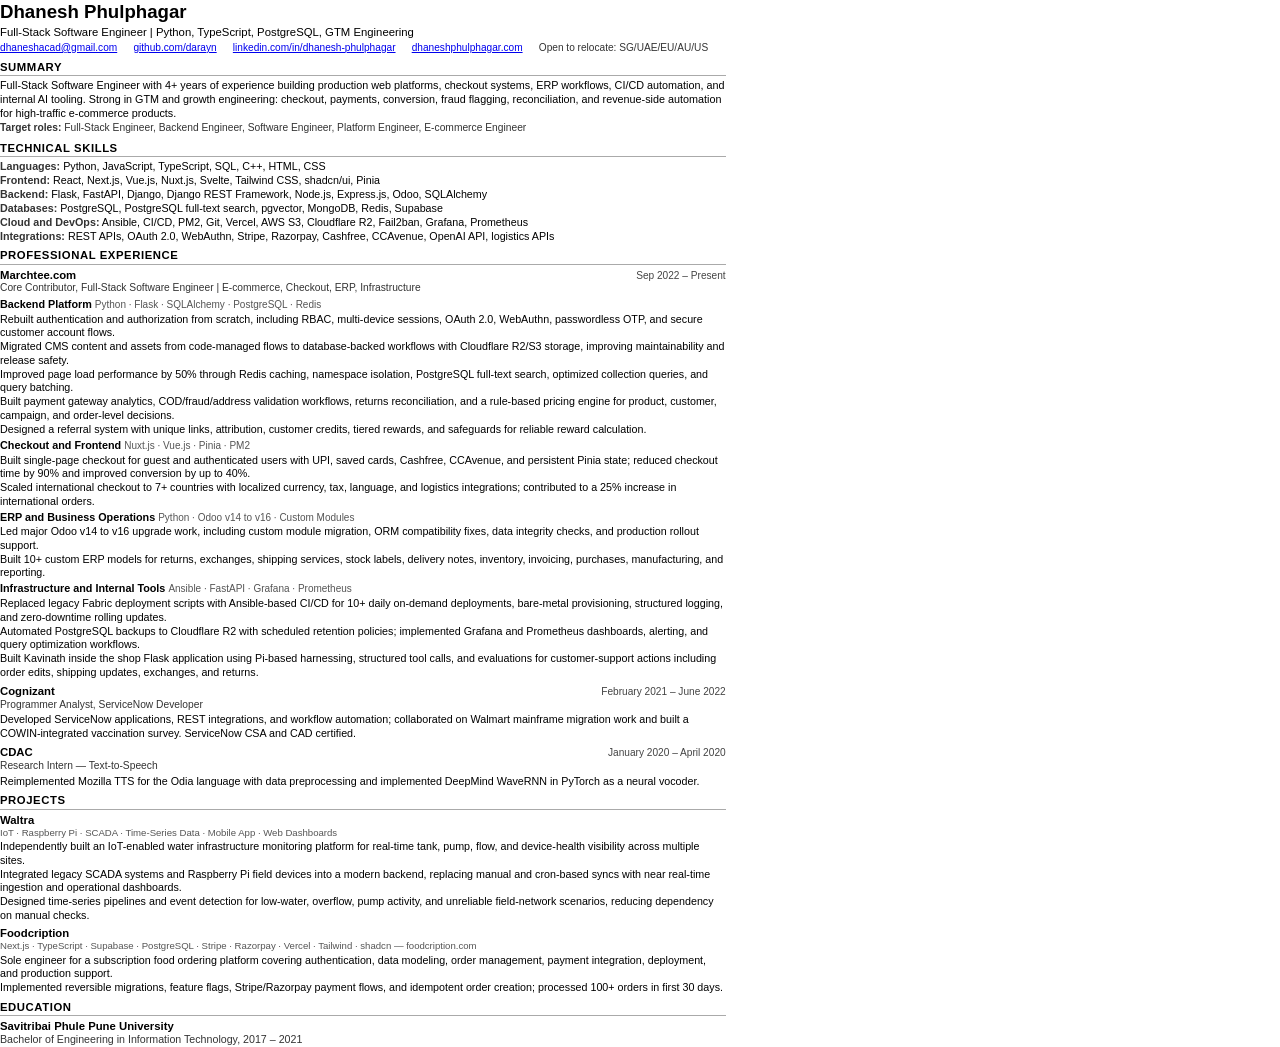
==== commit eb918f19: "some pointers upate" ====
--- a/weasy/resume.html
+++ b/weasy/resume.html
@@ -116,11 +116,11 @@
       <li>Built 10+ custom ERP models for returns, exchanges, shipping services, stock labels, delivery notes, inventory, invoicing, purchases, manufacturing, and reporting.</li>
     </ul>
 
-    <div class="repo-name">Infrastructure and Internal Tools <span style="font-weight:normal;font-size:7.5pt;color:#555;">Ansible · FastAPI · Grafana · Prometheus · LLM</span></div>
+    <div class="repo-name">Infrastructure and Internal Tools <span style="font-weight:normal;font-size:7.5pt;color:#555;">Ansible · FastAPI · Grafana · Prometheus</span></div>
     <ul>
       <li>Replaced legacy Fabric deployment scripts with Ansible-based CI/CD for 10+ daily on-demand deployments, bare-metal provisioning, structured logging, and zero-downtime rolling updates.</li>
       <li>Automated PostgreSQL backups to Cloudflare R2 with scheduled retention policies; implemented Grafana and Prometheus dashboards, alerting, and query optimization workflows.</li>
-      <li>Built internal LLM-powered operations assistant with a FastAPI backend and deployed self-hosted warehouse surveillance with automated backups across 3 locations.</li>
+      <li>Built Kavinath inside the shop Flask application using Pi-based harnessing, structured tool calls, and evaluations for customer-support actions including order edits, shipping updates, exchanges, and returns.</li>
     </ul>
   </div>
 
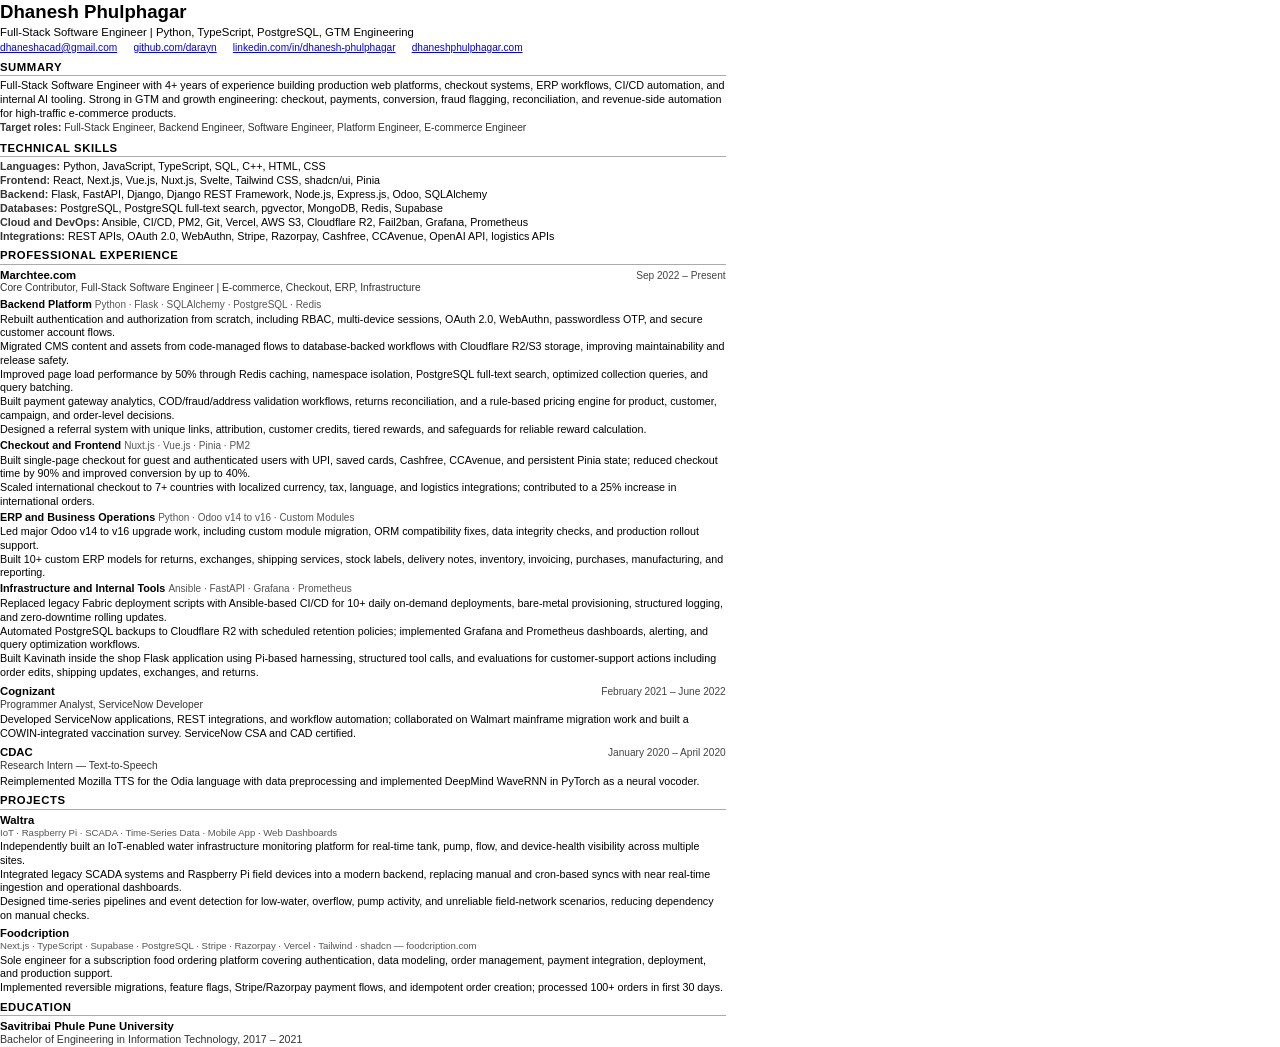
==== commit 2578de16: "remove relocate" ====
--- a/weasy/resume.html
+++ b/weasy/resume.html
@@ -69,7 +69,6 @@
     <span><a href="https://github.com/darayn" target="_blank">github.com/darayn</a></span>
     <span><a href="https://www.linkedin.com/in/dhanesh-phulphagar-076366155/" target="_blank">linkedin.com/in/dhanesh-phulphagar</a></span>
     <span><a href="https://dhaneshphulphagar.com" target="_blank">dhaneshphulphagar.com</a></span>
-    <span>Open to relocate: SG/UAE/EU/AU/US</span>
   </div>
 
   <div class="section-title">Summary</div>
